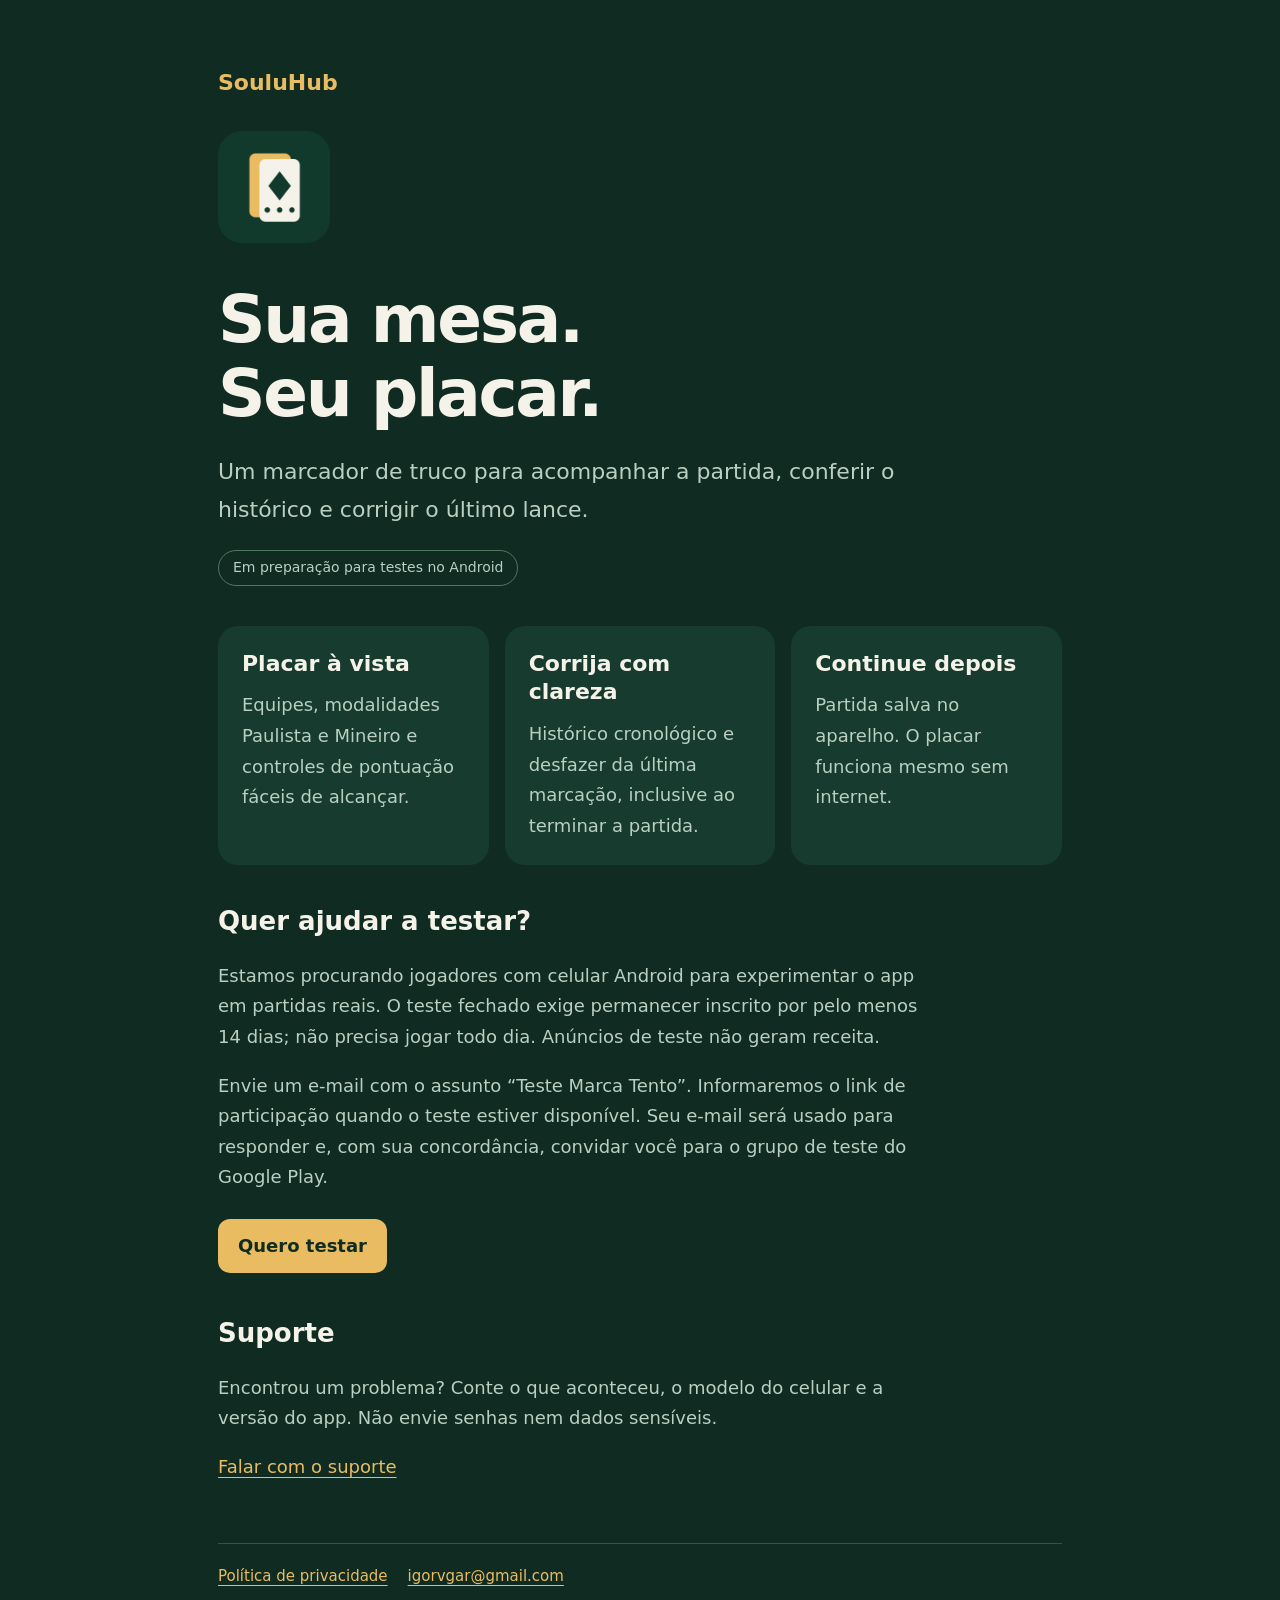
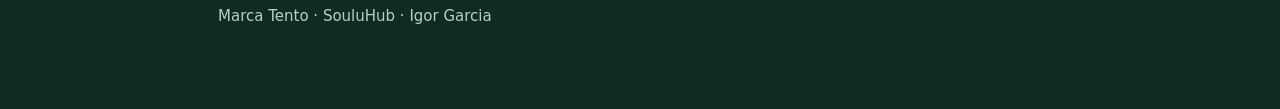
==== marca-tento/index.html @ 6ab633f1 "Publish Marca Tento support and privacy pages" ====
<!doctype html><html lang="pt-BR"><head><meta charset="utf-8"><meta name="viewport" content="width=device-width,initial-scale=1"><meta name="description" content="Marca Tento: placar de truco com histórico, desfazer e partida salva. Informações, testes e suporte."><title>Marca Tento — Placar de Truco</title><link rel="stylesheet" href="style.css"></head><body><main><a class="brand" href="/">SouluHub</a><img class="logo" src="icon.png" alt="Marca Tento: carta e três tentos"><h1>Sua mesa.<br>Seu placar.</h1><p class="lead">Um marcador de truco para acompanhar a partida, conferir o histórico e corrigir o último lance.</p><span class="status">Em preparação para testes no Android</span><div class="grid"><section class="card"><h2>Placar à vista</h2><p>Equipes, modalidades Paulista e Mineiro e controles de pontuação fáceis de alcançar.</p></section><section class="card"><h2>Corrija com clareza</h2><p>Histórico cronológico e desfazer da última marcação, inclusive ao terminar a partida.</p></section><section class="card"><h2>Continue depois</h2><p>Partida salva no aparelho. O placar funciona mesmo sem internet.</p></section></div><h2>Quer ajudar a testar?</h2><p>Estamos procurando jogadores com celular Android para experimentar o app em partidas reais. O teste fechado exige permanecer inscrito por pelo menos 14 dias; não precisa jogar todo dia. Anúncios de teste não geram receita.</p><p>Envie um e-mail com o assunto “Teste Marca Tento”. Informaremos o link de participação quando o teste estiver disponível. Seu e-mail será usado para responder e, com sua concordância, convidar você para o grupo de teste do Google Play.</p><a class="button" href="mailto:igorvgar@gmail.com?subject=Teste%20Marca%20Tento">Quero testar</a><h2>Suporte</h2><p>Encontrou um problema? Conte o que aconteceu, o modelo do celular e a versão do app. Não envie senhas nem dados sensíveis.</p><a href="mailto:igorvgar@gmail.com?subject=Suporte%20Marca%20Tento">Falar com o suporte</a><footer><a href="privacy.html">Política de privacidade</a><a href="mailto:igorvgar@gmail.com">igorvgar@gmail.com</a><p>Marca Tento · SouluHub · Igor Garcia</p></footer></main></body></html>
---- marca-tento/style.css ----
:root{color-scheme:dark;--bg:#102b22;--panel:#173b2e;--ink:#f5f3e9;--muted:#b9cfc2;--gold:#e9bc62}*{box-sizing:border-box}body{margin:0;background:var(--bg);color:var(--ink);font:18px/1.7 system-ui,-apple-system,Segoe UI,sans-serif}main{max-width:900px;margin:auto;padding:64px 28px}a{color:var(--gold);text-underline-offset:4px}a:focus-visible{outline:3px solid var(--gold);outline-offset:5px}.brand{font-weight:750;text-decoration:none;font-size:22px}h1{font-size:clamp(36px,6vw,66px);line-height:1.12;letter-spacing:-.035em;margin:40px 0 20px}h2{line-height:1.3;margin-top:36px;font-size:26px}p{max-width:720px;color:var(--muted)}.lead{font-size:22px}.button{display:inline-block;background:var(--gold);color:var(--bg);padding:12px 20px;border-radius:12px;text-decoration:none;font-weight:700;margin:8px 8px 8px 0}.grid{display:grid;grid-template-columns:repeat(auto-fit,minmax(230px,1fr));gap:16px;margin:40px 0}.card{background:var(--panel);padding:24px;border-radius:20px}.card h2{margin:0 0 12px;font-size:22px}.card p{margin:0}.status{display:inline-block;border:1px solid #52775f;border-radius:30px;padding:5px 14px;font-size:14px;color:var(--muted)}footer{margin-top:60px;padding-top:20px;border-top:1px solid #375344;color:var(--muted);font-size:15px}footer a{margin-right:20px}li{margin:10px 0;color:var(--muted)}img.logo{width:112px;height:112px;border-radius:24px;display:block;margin-top:30px}small{color:var(--muted)}@media(max-width:480px){main{padding:32px 20px}.lead{font-size:20px}}
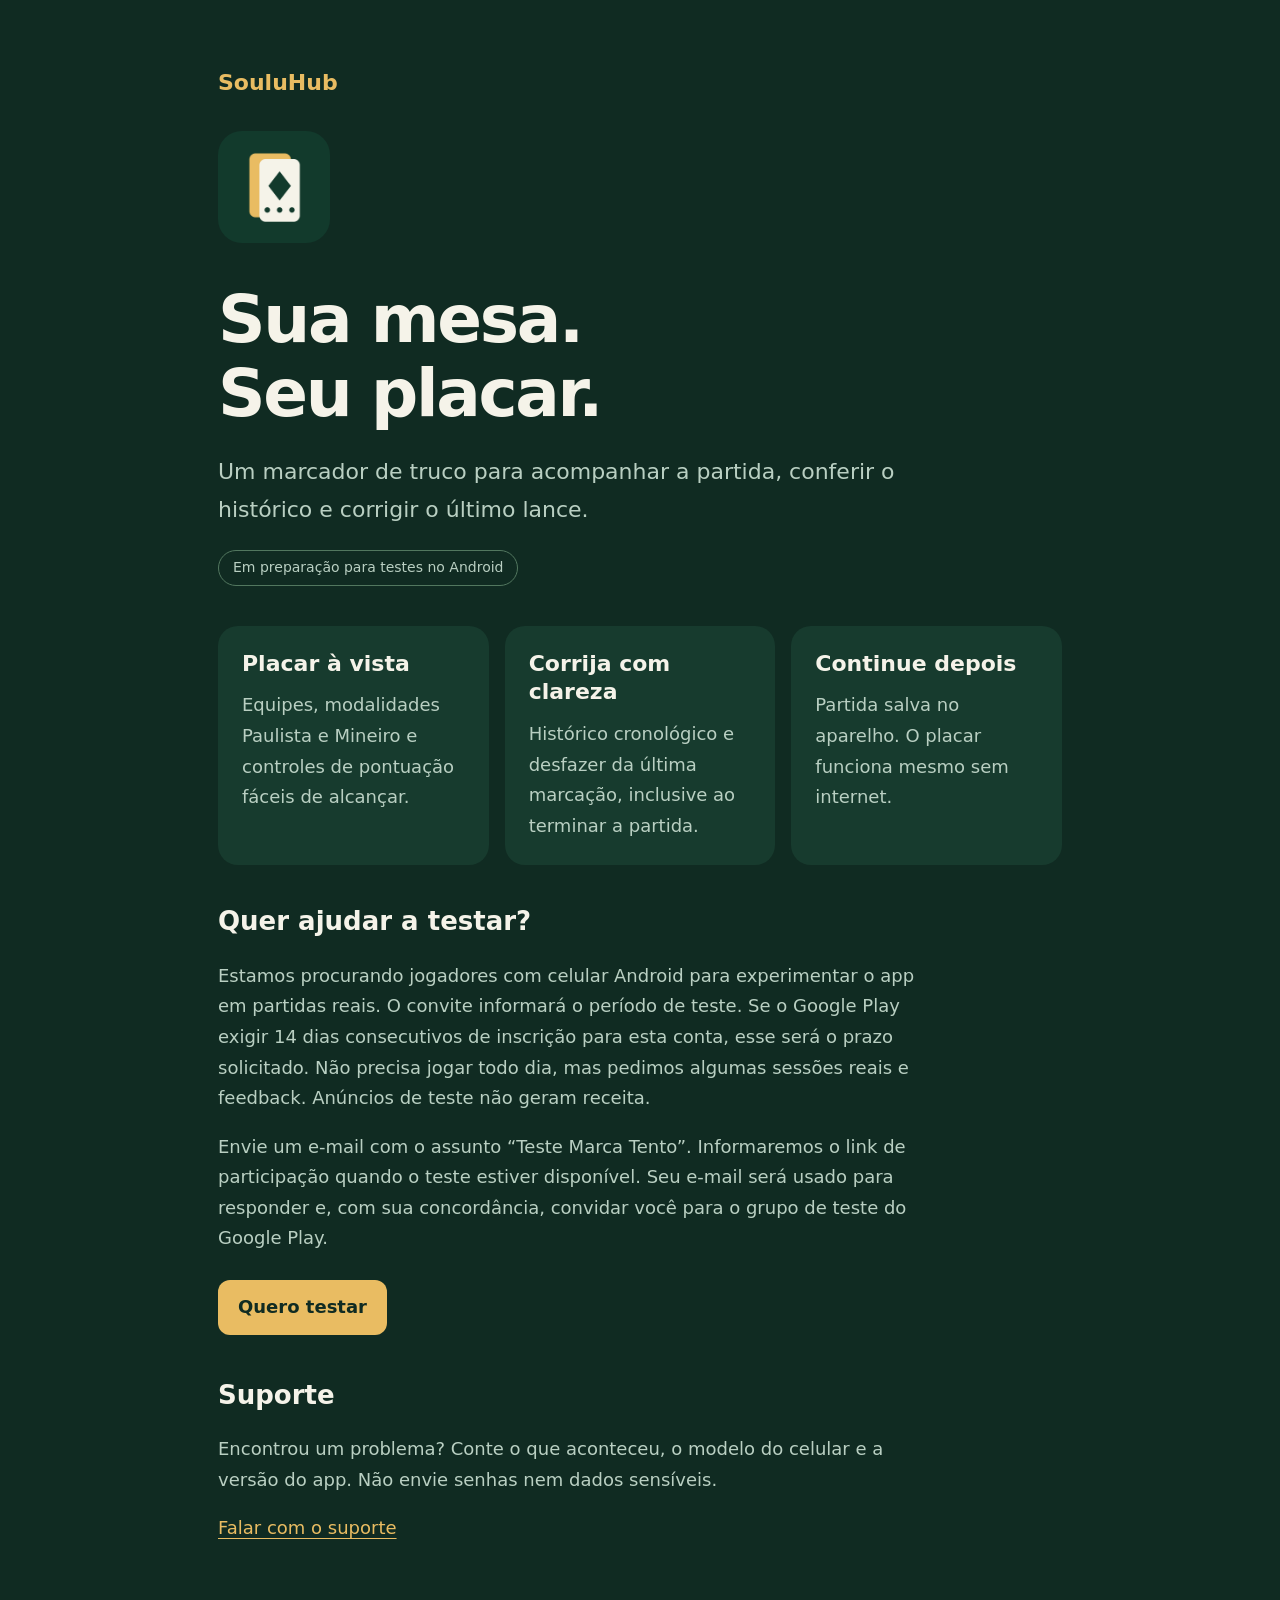
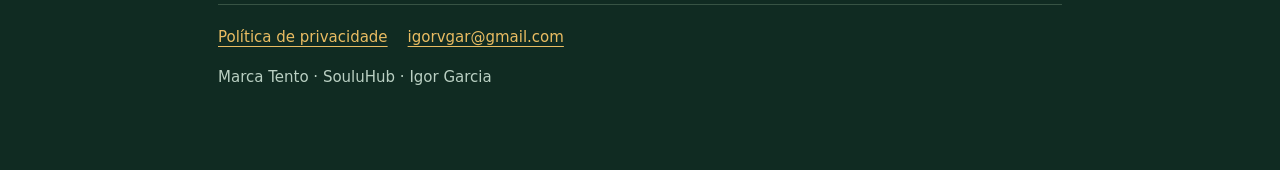
==== commit 50586ee5: "Clarify conditional closed testing duration" ====
--- a/marca-tento/index.html
+++ b/marca-tento/index.html
@@ -1 +1 @@
-<!doctype html><html lang="pt-BR"><head><meta charset="utf-8"><meta name="viewport" content="width=device-width,initial-scale=1"><meta name="description" content="Marca Tento: placar de truco com histórico, desfazer e partida salva. Informações, testes e suporte."><title>Marca Tento — Placar de Truco</title><link rel="stylesheet" href="style.css"></head><body><main><a class="brand" href="/">SouluHub</a><img class="logo" src="icon.png" alt="Marca Tento: carta e três tentos"><h1>Sua mesa.<br>Seu placar.</h1><p class="lead">Um marcador de truco para acompanhar a partida, conferir o histórico e corrigir o último lance.</p><span class="status">Em preparação para testes no Android</span><div class="grid"><section class="card"><h2>Placar à vista</h2><p>Equipes, modalidades Paulista e Mineiro e controles de pontuação fáceis de alcançar.</p></section><section class="card"><h2>Corrija com clareza</h2><p>Histórico cronológico e desfazer da última marcação, inclusive ao terminar a partida.</p></section><section class="card"><h2>Continue depois</h2><p>Partida salva no aparelho. O placar funciona mesmo sem internet.</p></section></div><h2>Quer ajudar a testar?</h2><p>Estamos procurando jogadores com celular Android para experimentar o app em partidas reais. O teste fechado exige permanecer inscrito por pelo menos 14 dias; não precisa jogar todo dia. Anúncios de teste não geram receita.</p><p>Envie um e-mail com o assunto “Teste Marca Tento”. Informaremos o link de participação quando o teste estiver disponível. Seu e-mail será usado para responder e, com sua concordância, convidar você para o grupo de teste do Google Play.</p><a class="button" href="mailto:igorvgar@gmail.com?subject=Teste%20Marca%20Tento">Quero testar</a><h2>Suporte</h2><p>Encontrou um problema? Conte o que aconteceu, o modelo do celular e a versão do app. Não envie senhas nem dados sensíveis.</p><a href="mailto:igorvgar@gmail.com?subject=Suporte%20Marca%20Tento">Falar com o suporte</a><footer><a href="privacy.html">Política de privacidade</a><a href="mailto:igorvgar@gmail.com">igorvgar@gmail.com</a><p>Marca Tento · SouluHub · Igor Garcia</p></footer></main></body></html>
+<!doctype html><html lang="pt-BR"><head><meta charset="utf-8"><meta name="viewport" content="width=device-width,initial-scale=1"><meta name="description" content="Marca Tento: placar de truco com histórico, desfazer e partida salva. Informações, testes e suporte."><title>Marca Tento — Placar de Truco</title><link rel="stylesheet" href="style.css"></head><body><main><a class="brand" href="/">SouluHub</a><img class="logo" src="icon.png" alt="Marca Tento: carta e três tentos"><h1>Sua mesa.<br>Seu placar.</h1><p class="lead">Um marcador de truco para acompanhar a partida, conferir o histórico e corrigir o último lance.</p><span class="status">Em preparação para testes no Android</span><div class="grid"><section class="card"><h2>Placar à vista</h2><p>Equipes, modalidades Paulista e Mineiro e controles de pontuação fáceis de alcançar.</p></section><section class="card"><h2>Corrija com clareza</h2><p>Histórico cronológico e desfazer da última marcação, inclusive ao terminar a partida.</p></section><section class="card"><h2>Continue depois</h2><p>Partida salva no aparelho. O placar funciona mesmo sem internet.</p></section></div><h2>Quer ajudar a testar?</h2><p>Estamos procurando jogadores com celular Android para experimentar o app em partidas reais. O convite informará o período de teste. Se o Google Play exigir 14 dias consecutivos de inscrição para esta conta, esse será o prazo solicitado. Não precisa jogar todo dia, mas pedimos algumas sessões reais e feedback. Anúncios de teste não geram receita.</p><p>Envie um e-mail com o assunto “Teste Marca Tento”. Informaremos o link de participação quando o teste estiver disponível. Seu e-mail será usado para responder e, com sua concordância, convidar você para o grupo de teste do Google Play.</p><a class="button" href="mailto:igorvgar@gmail.com?subject=Teste%20Marca%20Tento">Quero testar</a><h2>Suporte</h2><p>Encontrou um problema? Conte o que aconteceu, o modelo do celular e a versão do app. Não envie senhas nem dados sensíveis.</p><a href="mailto:igorvgar@gmail.com?subject=Suporte%20Marca%20Tento">Falar com o suporte</a><footer><a href="privacy.html">Política de privacidade</a><a href="mailto:igorvgar@gmail.com">igorvgar@gmail.com</a><p>Marca Tento · SouluHub · Igor Garcia</p></footer></main></body></html>
